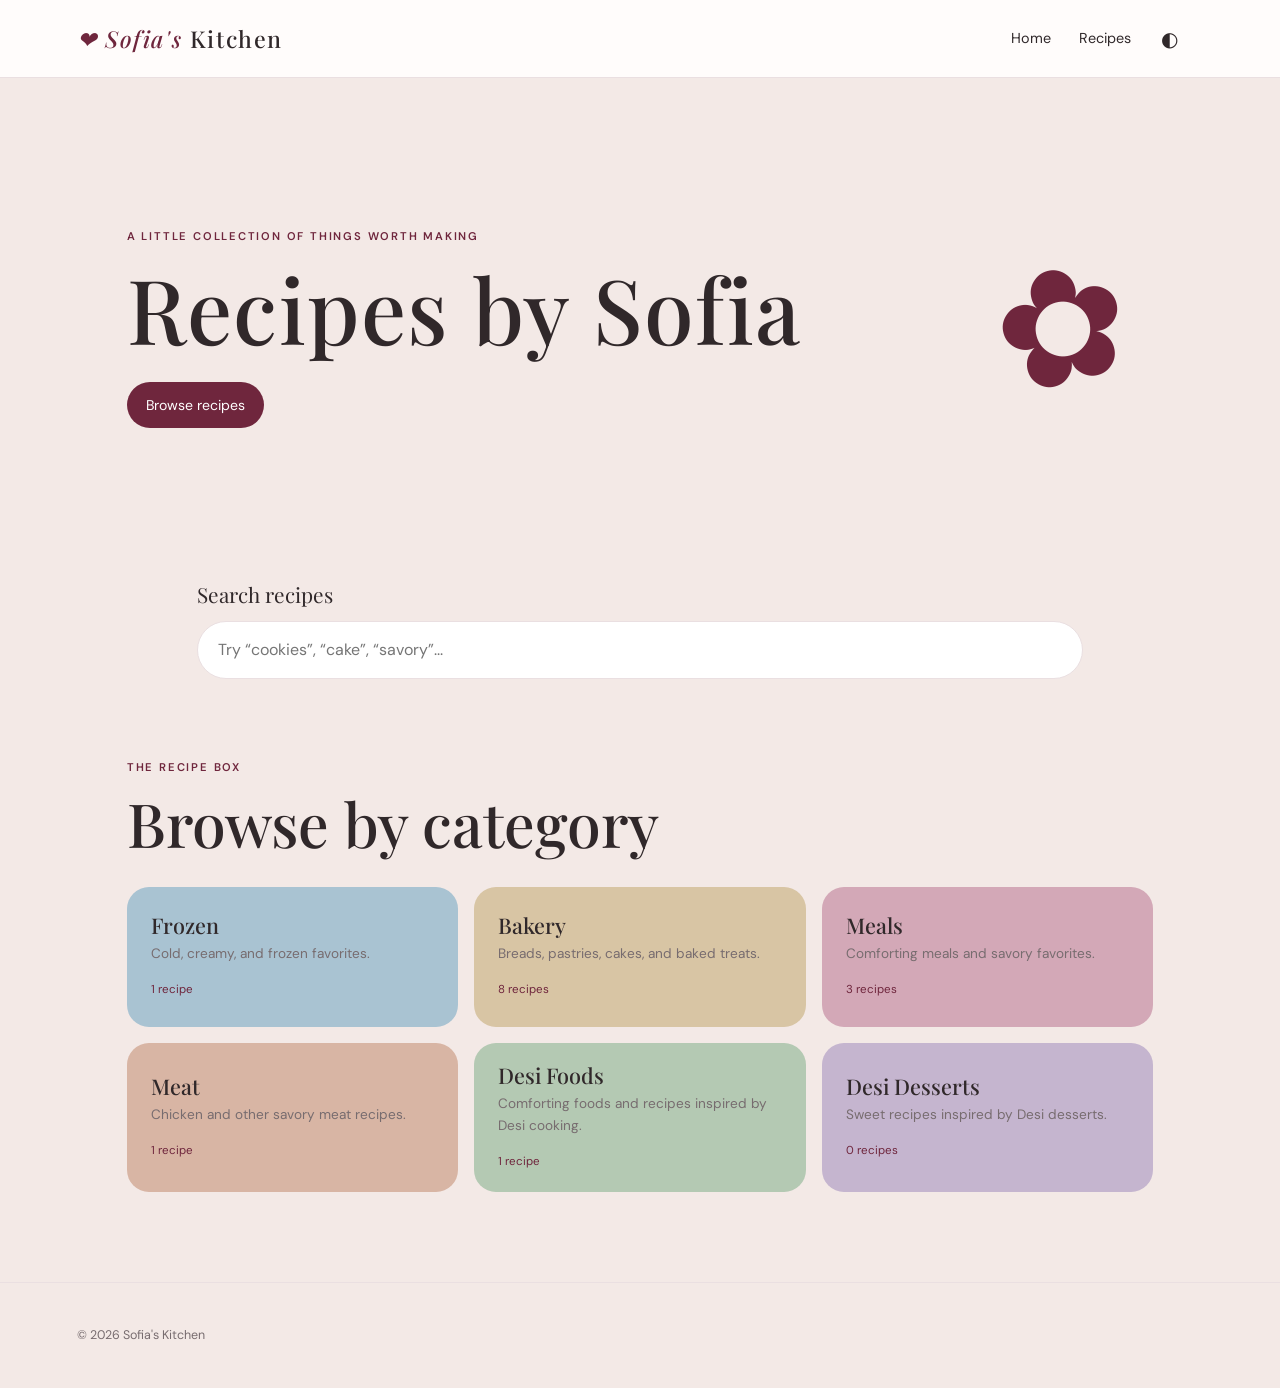
==== index.html @ fd8fcdd0 "save" ====
<!doctype html>
<html lang="en">

<head>
    <meta charset="utf-8">
    <meta name="viewport" content="width=device-width, initial-scale=1">

    <meta name="description" content="Sofia's recipe collection — simple, soft, and made to be shared.">

    <title>Sofia's Kitchen</title>

    <link rel="preconnect" href="https://fonts.googleapis.com">
    <link rel="preconnect" href="https://fonts.gstatic.com" crossorigin>

    <link
        href="https://fonts.googleapis.com/css2?family=DM+Sans:wght@400;500;600&family=Playfair+Display:wght@500;600&display=swap"
        rel="stylesheet">

    <link rel="stylesheet" href="styles.css">
</head>

<body>

    <header class="site-header">

        <a class="brand" href="index.html">
            <span>❤︎ Sofia's</span> Kitchen
        </a>

        <nav class="nav">
            <a href="index.html">Home</a>
            <a href="#categories">Recipes</a>
        </nav>

        <button class="theme-toggle" id="theme-toggle" aria-label="Toggle dark mode">
            ◐
        </button>

        <button class="menu-button" aria-label="Open menu" aria-expanded="false">
            ☰
        </button>

    </header>


    <main>

        <section class="hero">

            <div>

                <p class="eyebrow">
                    A little collection of things worth making
                </p>

                <h1>
                    Recipes by Sofia
                </h1>

                <a class="button" href="#categories">
                    Browse recipes
                </a>

            </div>

            <div class="hero-flower" aria-hidden="true">
                ✿
            </div>

        </section>


        <section class="search-wrap" aria-label="Search recipes">

            <label for="search">
                Search recipes
            </label>

            <input id="search" type="search" placeholder="Try “cookies”, “cake”, “savory”..." autocomplete="off">

        </section>


        <section id="categories" class="categories-section">

            <div class="section-heading">

                <p class="eyebrow">
                    The recipe box
                </p>

                <h2>
                    Browse by category
                </h2>

            </div>

            <div id="category-grid" class="category-grid"></div>

        </section>

    </main>


    <footer>

        <p>
            © <span id="year"></span> Sofia's Kitchen
        </p>

    </footer>


    <script src="recipes.js"></script>
    <script src="app.js"></script>

</body>

</html>
---- styles.css ----
:root {
    --burgundy: #6f263d;
    --burgundy-dark: #4e1a2a;

    --pink: #d9aeb9;
    --pink-light: #fff5f7;

    --blue: #a9c3d2;
    --blue-dark: #426276;

    --green: #b4c9b3;
    --lavender: #c5b5cf;
    --peach: #d8b5a4;
    --cream: #d8c5a4;
    --rose: #d3a8b7;

    --ink: #30282a;
    --muted: #776c6f;
    --line: #eadfe1;
    --white: #f3e9e6;
    --serif: "Playfair Display", Georgia, serif;
    --sans: "DM Sans", Arial, sans-serif;
}


/* =========================
   RESET
========================= */

* {
    box-sizing: border-box;
}

html {
    scroll-behavior: smooth;
}

body {
    margin: 0;
    background: var(--white);
    color: var(--ink);
    font-family: var(--sans);
    line-height: 1.6;

    transition:
        background-color 0.25s ease,
        color 0.25s ease;
}

a {
    color: inherit;
    text-decoration: none;
}


/* =========================
   HEADER
========================= */

.site-header {
    height: 78px;
    padding: 0 6vw;

    display: flex;
    align-items: center;

    border-bottom: 1px solid var(--line);
    background: rgba(255, 253, 252, 0.94);

    position: sticky;
    top: 0;
    z-index: 10;

    backdrop-filter: blur(12px);

    transition:
        background-color 0.25s ease,
        border-color 0.25s ease;
}

.brand {
    font-family: var(--serif);
    font-size: 1.45rem;
    font-weight: 500;
    letter-spacing: 0.1rem;
}

.brand span {
    color: var(--burgundy);
    font-style: italic;
}

.nav {
    display: flex;
    gap: 28px;

    font-size: 0.9rem;

    /* Moves Home + Recipes slightly to the right */
    margin-left: auto;
    margin-right: 25px;
}

.nav a:hover {
    color: var(--burgundy);
}


/* =========================
   DARK MODE TOGGLE
========================= */

.theme-toggle {
    border: 0;
    background: none;
    color: inherit;

    font-size: 1.25rem;
    cursor: pointer;

    padding: 5px;
    margin-right: 20px;

    line-height: 1;
}

.theme-toggle:hover {
    opacity: 0.7;
}


/* =========================
   MENU
========================= */

.menu-button {
    display: none;

    border: 0;
    background: none;
    color: inherit;

    font-size: 1.25rem;
    cursor: pointer;
}


/* =========================
   GENERAL
========================= */

.eyebrow {
    color: var(--burgundy);

    text-transform: uppercase;
    letter-spacing: 0.16em;

    font-size: 0.7rem;
    font-weight: 600;

    margin: 0 0 12px;
}

h1,
h2,
h3 {
    font-family: var(--serif);
    font-weight: 500;
    line-height: 1.12;
}


/* =========================
   HERO
========================= */

.hero {
    max-width: 1180px;
    margin: 0 auto;

    min-height: 500px;

    padding: 90px 6vw;

    display: grid;
    grid-template-columns: 1fr 180px;

    align-items: center;
}

.hero h1 {
    font-size: clamp(3.2rem, 7vw, 6rem);

    margin: 0 0 24px;

    letter-spacing: 0.08rem;
}

.hero-copy {
    max-width: 560px;

    color: var(--muted);

    font-size: 1.05rem;

    margin-bottom: 30px;
}


/* =========================
   BIG FLOWER ONLY
========================= */

.hero-flower {
    font-size: 10rem;
    color: var(--burgundy);
    opacity: 1;
    text-align: center;
    transform: rotate(-15deg);
}

/* =========================
   BUTTON
========================= */

.button {
    display: inline-block;

    padding: 12px 19px;

    border-radius: 999px;

    background: var(--burgundy);
    color: white;

    font-size: 0.88rem;
}

.button:hover {
    background: var(--burgundy-dark);
}


/* =========================
   SEARCH
========================= */

.search-wrap {
    max-width: 1040px;

    margin: 0 auto 80px;

    padding: 0 6vw;
}

.search-wrap label {
    display: block;

    font-family: var(--serif);

    font-size: 1.3rem;

    margin-bottom: 10px;
}

.search-wrap input {
    width: 100%;

    border: 1px solid var(--line);

    border-radius: 999px;

    padding: 15px 20px;

    font: inherit;

    outline: none;

    background: #fff;
    color: var(--ink);
}

.search-wrap input:focus {
    border-color: var(--burgundy);

    box-shadow:
        0 0 0 4px var(--pink-light);
}


/* =========================
   CATEGORIES
========================= */

.categories-section {
    max-width: 1180px;

    margin: 0 auto;

    padding: 0 6vw 90px;
}

.section-heading {
    margin-bottom: 30px;
}

.section-heading h2,
.category-title h1 {
    font-size: clamp(2.2rem, 5vw, 3.8rem);

    margin: 0;
}

.category-grid {
    display: grid;

    grid-template-columns: repeat(3, 1fr);

    gap: 16px;
}


/* =========================
   SHORTER CATEGORY BOXES
========================= */

.category-card {
    min-height: 140px;

    padding: 20px 24px;

    border-radius: 22px;

    display: flex;

    flex-direction: column;

    justify-content: center;

    transition:
        transform 0.2s ease,
        filter 0.2s ease;
}


/* =========================
   CATEGORY HOVER
========================= */

.category-card:hover {
    transform: translateY(-3px);

    filter: brightness(0.88);
}

.category-card h3 {
    font-size: 1.35rem;

    margin: 0 0 6px;
}

.category-card p {
    color: var(--muted);

    font-size: 0.85rem;

    margin: 0 0 10px;
}

.category-card small {
    color: var(--burgundy);

    font-size: 0.72rem;
}


/* =========================
   NO SMALL CATEGORY FLOWERS
========================= */

.category-symbol {
    display: none;
}


/* =========================
   CATEGORY COLORS
========================= */

.pink {
    background: var(--pink);
}

.burgundy {
    background: #c99aa8;
}

.blue {
    background: var(--blue);
}

.green {
    background: var(--green);
}

.lavender {
    background: var(--lavender);
}

.peach {
    background: var(--peach);
}

.cream {
    background: var(--cream);
}

.rose {
    background: var(--rose);
}


/* =========================
   FOOTER
========================= */

footer {
    padding: 30px 6vw;

    border-top: 1px solid var(--line);

    color: var(--muted);

    font-size: 0.78rem;
}


/* =========================
   PAGES
========================= */

.page {
    max-width: 1180px;

    margin: 0 auto;

    padding: 55px 6vw 90px;
}

.back {
    font-size: 0.8rem;

    color: var(--muted);

    display: inline-block;

    margin-bottom: 45px;
}

.back:hover {
    color: var(--burgundy);
}

.muted {
    color: var(--muted);

    max-width: 620px;
}


/* =========================
   RECIPE CARDS
========================= */

.recipe-grid,
.search-results {
    display: grid;

    grid-template-columns: repeat(3, 1fr);

    gap: 24px;
}

.recipe-card {
    border: 1px solid var(--line);

    border-radius: 20px;

    overflow: hidden;

    background: #fff;

    transition:
        transform 0.2s ease,
        box-shadow 0.2s ease,
        background-color 0.2s ease;
}

.recipe-card:hover {
    transform: translateY(-3px);

    box-shadow:
        0 12px 30px rgba(80, 35, 45, 0.07);
}

.card-body {
    padding: 24px 22px 26px;
}

.card-category {
    color: var(--burgundy);

    text-transform: uppercase;

    letter-spacing: 0.13em;

    font-size: 0.62rem;

    font-weight: 600;

    margin: 0 0 7px;
}

.card-body h3 {
    font-size: 1.4rem;

    margin: 0 0 8px;
}

.card-body p:not(.card-category) {
    color: var(--muted);

    font-size: 0.82rem;

    margin: 0;
}


/* =========================
   EMPTY STATES
========================= */

.empty,
.empty-state {
    color: var(--muted);

    padding: 30px 0;
}

.empty-state {
    text-align: center;

    padding: 90px 20px;
}

.empty-state span {
    color: var(--burgundy);

    font-size: 3rem;
}

.empty-state h2 {
    color: var(--ink);

    font-size: 2rem;
}


/* =========================
   RECIPE PAGE
========================= */

.recipe-top {
    width: 100%;

    display: block;

    margin-bottom: 85px;
}

.recipe-photo {
    display: none;
}

.recipe-intro {
    width: 100%;

    max-width: 1050px;
}

.recipe-intro h1 {
    font-size: clamp(3rem, 7vw, 6rem);

    margin: 0 0 24px;

    letter-spacing: -0.04em;

    max-width: 1050px;
}

.recipe-description {
    color: var(--muted);

    font-size: 1.05rem;

    max-width: 760px;

    margin: 0;
}

.recipe-meta {
    display: flex;

    gap: 28px;

    margin-top: 30px;
}

.recipe-meta span {
    display: flex;

    flex-direction: column;

    font-size: 0.88rem;

    color: var(--muted);
}

.recipe-meta b {
    color: var(--ink);

    font-size: 0.7rem;

    text-transform: uppercase;

    letter-spacing: 0.12em;

    margin-bottom: 3px;
}


/* =========================
   INGREDIENTS + INSTRUCTIONS
========================= */

.recipe-content {
    width: 100%;

    margin: 0 auto;

    display: grid;

    grid-template-columns: 0.8fr 1.2fr;

    gap: 70px;

    align-items: start;
}

.recipe-content h2 {
    font-size: 2rem;

    margin-top: 0;
}

.ingredients,
.instructions {
    padding-left: 22px;
}

.ingredients li {
    margin-bottom: 11px;
}

.instructions li {
    margin-bottom: 22px;

    padding-left: 6px;
}


/* =========================
   DARK MODE
========================= */

body.dark-mode {
    background: #000000;

    color: #ffffff;
}


/* =========================
   DARK MODE HEADER
========================= */

body.dark-mode .site-header {
    background: rgba(0, 0, 0, 0.94);

    border-bottom-color: #333333;
}

body.dark-mode .brand span {
    color: #ffffff;
}

body.dark-mode .nav a:hover {
    color: #ffffff;
}


/* =========================
   DARK MODE MAIN TEXT
========================= */

body.dark-mode .hero-copy,
body.dark-mode .muted,
body.dark-mode .recipe-description {
    color: #bbbbbb;
}

body.dark-mode .eyebrow {
    color: #ffffff;
}


/* =========================
   DARK MODE SEARCH
========================= */

body.dark-mode .search-wrap input {
    background: #111111;

    color: #ffffff;

    border-color: #333333;
}

body.dark-mode .search-wrap input::placeholder {
    color: #888888;
}


/* =========================
   DARK MODE RECIPE CARDS
========================= */

body.dark-mode .recipe-card {
    background: #111111;

    border-color: #333333;
}

body.dark-mode .recipe-card:hover {
    background: #000000;

    box-shadow:
        0 12px 30px rgba(255, 255, 255, 0.04);
}


/* =========================
   DARK MODE CATEGORY COLORS
========================= */

body.dark-mode .pink {
    background: #9e6978;
}

body.dark-mode .burgundy {
    background: #8e5d6b;
}

body.dark-mode .blue {
    background: #607f91;
}

body.dark-mode .green {
    background: #71876f;
}

body.dark-mode .lavender {
    background: #796b84;
}

body.dark-mode .peach {
    background: #8d6b5d;
}

body.dark-mode .cream {
    background: #8c7959;
}

body.dark-mode .rose {
    background: #916777;
}


/* =========================
   DARK MODE CATEGORY TEXT
========================= */

/* Category descriptions become WHITE */
body.dark-mode .category-card p {
    color: #ffffff;
}


/* Category hover becomes darker */
body.dark-mode .category-card:hover {
    filter: brightness(0.72);
}


/* =========================
   DARK MODE FOOTER
========================= */

body.dark-mode footer {
    background: #000000;

    border-top-color: #333333;

    color: #999999;
}


/* =========================
   MOBILE / TABLET
========================= */

@media (max-width: 850px) {

    .category-grid {
        grid-template-columns: repeat(2, 1fr);
    }

    .recipe-grid,
    .search-results {
        grid-template-columns: repeat(2, 1fr);
    }

    .recipe-content {
        grid-template-columns: 1fr;

        gap: 35px;
    }

    .recipe-top {
        margin-bottom: 55px;
    }
}


@media (max-width: 620px) {

    .site-header {
        height: 68px;
    }

    .nav {
        display: none;

        position: absolute;

        top: 68px;

        left: 0;

        right: 0;

        margin: 0;

        background: var(--white);

        border-bottom: 1px solid var(--line);

        padding: 20px 6vw;

        flex-direction: column;

        gap: 15px;
    }

    body.dark-mode .nav {
        background: #000000;

        border-bottom-color: #333333;
    }

    .nav.open {
        display: flex;
    }

    .menu-button {
        display: block;
    }

    .theme-toggle {
        margin-right: 12px;
    }

    .hero {
        min-height: 520px;

        grid-template-columns: 1fr;

        padding-top: 70px;
    }

    .hero-flower {
        display: none;
    }

    .category-grid,
    .recipe-grid,
    .search-results {
        grid-template-columns: 1fr;
    }

    .categories-section {
        padding-bottom: 65px;
    }

    .recipe-page {
        padding-top: 35px;
    }

    .recipe-intro h1 {
        font-size: clamp(2.8rem, 13vw, 4.5rem);
    }

    .recipe-description {
        font-size: 0.95rem;
    }

    .recipe-content {
        gap: 45px;
    }
}
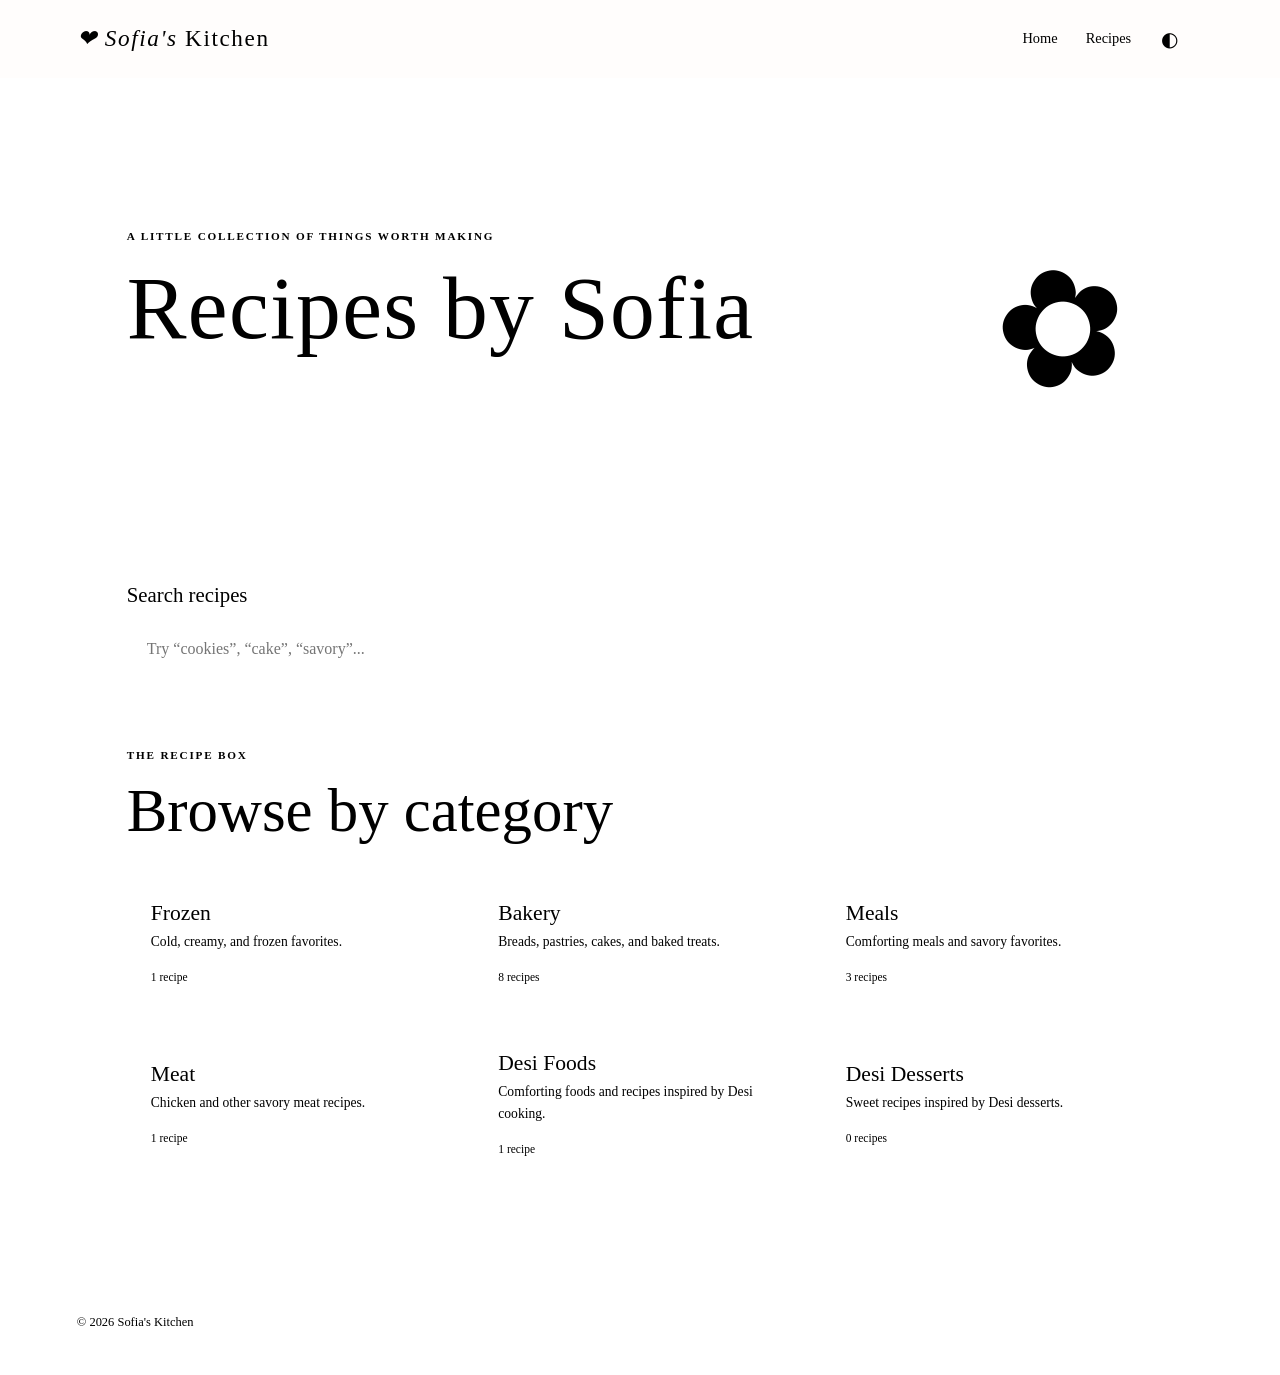
==== commit ad75dbb1: "save" ====
--- a/index.html
+++ b/index.html
@@ -2,6 +2,7 @@
 <html lang="en">
 
 <head>
+
     <meta charset="utf-8">
     <meta name="viewport" content="width=device-width, initial-scale=1">
 
@@ -17,6 +18,7 @@
         rel="stylesheet">
 
     <link rel="stylesheet" href="styles.css">
+
 </head>
 
 <body>
@@ -28,8 +30,15 @@
         </a>
 
         <nav class="nav">
-            <a href="index.html">Home</a>
-            <a href="#categories">Recipes</a>
+
+            <a href="index.html">
+                Home
+            </a>
+
+            <a href="#categories">
+                Recipes
+            </a>
+
         </nav>
 
         <button class="theme-toggle" id="theme-toggle" aria-label="Toggle dark mode">
@@ -78,6 +87,8 @@
 
             <input id="search" type="search" placeholder="Try “cookies”, “cake”, “savory”..." autocomplete="off">
 
+            <div id="search-results" class="search-results"></div>
+
         </section>
 
 
--- a/styles.css
+++ b/styles.css
@@ -1,19 +1,15 @@
-:root {
+```css:root {
     --burgundy: #6f263d;
     --burgundy-dark: #4e1a2a;
-
     --pink: #d9aeb9;
     --pink-light: #fff5f7;
-
     --blue: #a9c3d2;
     --blue-dark: #426276;
-
     --green: #b4c9b3;
     --lavender: #c5b5cf;
     --peach: #d8b5a4;
     --cream: #d8c5a4;
     --rose: #d3a8b7;
-
     --ink: #30282a;
     --muted: #776c6f;
     --line: #eadfe1;
@@ -41,7 +37,6 @@
     color: var(--ink);
     font-family: var(--sans);
     line-height: 1.6;
-
     transition:
         background-color 0.25s ease,
         color 0.25s ease;
@@ -60,19 +55,14 @@
 .site-header {
     height: 78px;
     padding: 0 6vw;
-
     display: flex;
     align-items: center;
-
     border-bottom: 1px solid var(--line);
     background: rgba(255, 253, 252, 0.94);
-
     position: sticky;
     top: 0;
     z-index: 10;
-
     backdrop-filter: blur(12px);
-
     transition:
         background-color 0.25s ease,
         border-color 0.25s ease;
@@ -93,7 +83,6 @@
 .nav {
     display: flex;
     gap: 28px;
-
     font-size: 0.9rem;
 
     /* Moves Home + Recipes slightly to the right */
@@ -114,13 +103,10 @@
     border: 0;
     background: none;
     color: inherit;
-
     font-size: 1.25rem;
     cursor: pointer;
-
     padding: 5px;
     margin-right: 20px;
-
     line-height: 1;
 }
 
@@ -135,11 +121,9 @@
 
 .menu-button {
     display: none;
-
     border: 0;
     background: none;
     color: inherit;
-
     font-size: 1.25rem;
     cursor: pointer;
 }
@@ -151,13 +135,10 @@
 
 .eyebrow {
     color: var(--burgundy);
-
     text-transform: uppercase;
     letter-spacing: 0.16em;
-
     font-size: 0.7rem;
     font-weight: 600;
-
     margin: 0 0 12px;
 }
 
@@ -177,32 +158,23 @@
 .hero {
     max-width: 1180px;
     margin: 0 auto;
-
     min-height: 500px;
-
     padding: 90px 6vw;
-
     display: grid;
     grid-template-columns: 1fr 180px;
-
     align-items: center;
 }
 
 .hero h1 {
     font-size: clamp(3.2rem, 7vw, 6rem);
-
     margin: 0 0 24px;
-
     letter-spacing: 0.08rem;
 }
 
 .hero-copy {
     max-width: 560px;
-
     color: var(--muted);
-
     font-size: 1.05rem;
-
     margin-bottom: 30px;
 }
 
@@ -219,20 +191,17 @@
     transform: rotate(-15deg);
 }
 
+
 /* =========================
    BUTTON
 ========================= */
 
 .button {
     display: inline-block;
-
     padding: 12px 19px;
-
     border-radius: 999px;
-
     background: var(--burgundy);
     color: white;
-
     font-size: 0.88rem;
 }
 
@@ -245,58 +214,62 @@
    SEARCH
 ========================= */
 
+/* 
+   Search can now be used on the home page,
+   category pages, and recipe pages.
+*/
+
 .search-wrap {
-    max-width: 1040px;
-
-    margin: 0 auto 80px;
-
+    width: 100%;
+    max-width: 1180px;
+    margin: 0 auto 70px;
     padding: 0 6vw;
 }
 
 .search-wrap label {
     display: block;
-
     font-family: var(--serif);
-
     font-size: 1.3rem;
-
     margin-bottom: 10px;
 }
 
 .search-wrap input {
     width: 100%;
-
     border: 1px solid var(--line);
-
     border-radius: 999px;
-
     padding: 15px 20px;
-
     font: inherit;
-
     outline: none;
-
     background: #fff;
     color: var(--ink);
 }
 
 .search-wrap input:focus {
     border-color: var(--burgundy);
-
     box-shadow:
         0 0 0 4px var(--pink-light);
 }
 
 
 /* =========================
+   SEARCH RESULTS
+========================= */
+
+.search-results {
+    width: 100%;
+    display: grid;
+    grid-template-columns: repeat(4, minmax(0, 1fr));
+    gap: 20px;
+}
+
+
+/* =========================
    CATEGORIES
 ========================= */
 
 .categories-section {
     max-width: 1180px;
-
     margin: 0 auto;
-
     padding: 0 6vw 90px;
 }
 
@@ -307,15 +280,12 @@
 .section-heading h2,
 .category-title h1 {
     font-size: clamp(2.2rem, 5vw, 3.8rem);
-
     margin: 0;
 }
 
 .category-grid {
     display: grid;
-
     grid-template-columns: repeat(3, 1fr);
-
     gap: 16px;
 }
 
@@ -326,17 +296,11 @@
 
 .category-card {
     min-height: 140px;
-
     padding: 20px 24px;
-
     border-radius: 22px;
-
     display: flex;
-
     flex-direction: column;
-
     justify-content: center;
-
     transition:
         transform 0.2s ease,
         filter 0.2s ease;
@@ -349,27 +313,22 @@
 
 .category-card:hover {
     transform: translateY(-3px);
-
     filter: brightness(0.88);
 }
 
 .category-card h3 {
     font-size: 1.35rem;
-
     margin: 0 0 6px;
 }
 
 .category-card p {
     color: var(--muted);
-
     font-size: 0.85rem;
-
     margin: 0 0 10px;
 }
 
 .category-card small {
     color: var(--burgundy);
-
     font-size: 0.72rem;
 }
 
@@ -426,11 +385,8 @@
 
 footer {
     padding: 30px 6vw;
-
     border-top: 1px solid var(--line);
-
     color: var(--muted);
-
     font-size: 0.78rem;
 }
 
@@ -441,19 +397,14 @@
 
 .page {
     max-width: 1180px;
-
     margin: 0 auto;
-
     padding: 55px 6vw 90px;
 }
 
 .back {
     font-size: 0.8rem;
-
     color: var(--muted);
-
     display: inline-block;
-
     margin-bottom: 45px;
 }
 
@@ -463,7 +414,6 @@
 
 .muted {
     color: var(--muted);
-
     max-width: 620px;
 }
 
@@ -472,24 +422,18 @@
    RECIPE CARDS
 ========================= */
 
-.recipe-grid,
-.search-results {
+.recipe-grid {
     display: grid;
-
-    grid-template-columns: repeat(3, 1fr);
-
-    gap: 24px;
+    grid-template-columns: repeat(4, minmax(0, 1fr));
+    gap: 20px;
 }
 
 .recipe-card {
     border: 1px solid var(--line);
-
     border-radius: 20px;
-
     overflow: hidden;
-
     background: #fff;
-
+    min-width: 0;
     transition:
         transform 0.2s ease,
         box-shadow 0.2s ease,
@@ -498,7 +442,6 @@
 
 .recipe-card:hover {
     transform: translateY(-3px);
-
     box-shadow:
         0 12px 30px rgba(80, 35, 45, 0.07);
 }
@@ -509,29 +452,21 @@
 
 .card-category {
     color: var(--burgundy);
-
     text-transform: uppercase;
-
     letter-spacing: 0.13em;
-
     font-size: 0.62rem;
-
     font-weight: 600;
-
     margin: 0 0 7px;
 }
 
 .card-body h3 {
     font-size: 1.4rem;
-
     margin: 0 0 8px;
 }
 
 .card-body p:not(.card-category) {
     color: var(--muted);
-
     font-size: 0.82rem;
-
     margin: 0;
 }
 
@@ -543,25 +478,21 @@
 .empty,
 .empty-state {
     color: var(--muted);
-
     padding: 30px 0;
 }
 
 .empty-state {
     text-align: center;
-
     padding: 90px 20px;
 }
 
 .empty-state span {
     color: var(--burgundy);
-
     font-size: 3rem;
 }
 
 .empty-state h2 {
     color: var(--ink);
-
     font-size: 2rem;
 }
 
@@ -572,9 +503,7 @@
 
 .recipe-top {
     width: 100%;
-
     display: block;
-
     margin-bottom: 85px;
 }
 
@@ -584,57 +513,41 @@
 
 .recipe-intro {
     width: 100%;
-
     max-width: 1050px;
 }
 
 .recipe-intro h1 {
     font-size: clamp(3rem, 7vw, 6rem);
-
     margin: 0 0 24px;
-
     letter-spacing: -0.04em;
-
     max-width: 1050px;
 }
 
 .recipe-description {
     color: var(--muted);
-
     font-size: 1.05rem;
-
     max-width: 760px;
-
     margin: 0;
 }
 
 .recipe-meta {
     display: flex;
-
     gap: 28px;
-
     margin-top: 30px;
 }
 
 .recipe-meta span {
     display: flex;
-
     flex-direction: column;
-
     font-size: 0.88rem;
-
     color: var(--muted);
 }
 
 .recipe-meta b {
     color: var(--ink);
-
     font-size: 0.7rem;
-
     text-transform: uppercase;
-
     letter-spacing: 0.12em;
-
     margin-bottom: 3px;
 }
 
@@ -645,21 +558,15 @@
 
 .recipe-content {
     width: 100%;
-
     margin: 0 auto;
-
     display: grid;
-
     grid-template-columns: 0.8fr 1.2fr;
-
     gap: 70px;
-
     align-items: start;
 }
 
 .recipe-content h2 {
     font-size: 2rem;
-
     margin-top: 0;
 }
 
@@ -674,7 +581,6 @@
 
 .instructions li {
     margin-bottom: 22px;
-
     padding-left: 6px;
 }
 
@@ -685,7 +591,6 @@
 
 body.dark-mode {
     background: #000000;
-
     color: #ffffff;
 }
 
@@ -696,7 +601,6 @@
 
 body.dark-mode .site-header {
     background: rgba(0, 0, 0, 0.94);
-
     border-bottom-color: #333333;
 }
 
@@ -730,9 +634,7 @@
 
 body.dark-mode .search-wrap input {
     background: #111111;
-
     color: #ffffff;
-
     border-color: #333333;
 }
 
@@ -747,13 +649,11 @@
 
 body.dark-mode .recipe-card {
     background: #111111;
-
     border-color: #333333;
 }
 
 body.dark-mode .recipe-card:hover {
     background: #000000;
-
     box-shadow:
         0 12px 30px rgba(255, 255, 255, 0.04);
 }
@@ -801,12 +701,14 @@
 ========================= */
 
 /* Category descriptions become WHITE */
+
 body.dark-mode .category-card p {
     color: #ffffff;
 }
 
 
 /* Category hover becomes darker */
+
 body.dark-mode .category-card:hover {
     filter: brightness(0.72);
 }
@@ -818,9 +720,7 @@
 
 body.dark-mode footer {
     background: #000000;
-
     border-top-color: #333333;
-
     color: #999999;
 }
 
@@ -828,6 +728,15 @@
 /* =========================
    MOBILE / TABLET
 ========================= */
+
+@media (max-width: 1000px) {
+
+    .recipe-grid,
+    .search-results {
+        grid-template-columns: repeat(3, minmax(0, 1fr));
+    }
+}
+
 
 @media (max-width: 850px) {
 
@@ -837,12 +746,11 @@
 
     .recipe-grid,
     .search-results {
-        grid-template-columns: repeat(2, 1fr);
+        grid-template-columns: repeat(2, minmax(0, 1fr));
     }
 
     .recipe-content {
         grid-template-columns: 1fr;
-
         gap: 35px;
     }
 
@@ -860,31 +768,20 @@
 
     .nav {
         display: none;
-
         position: absolute;
-
         top: 68px;
-
         left: 0;
-
         right: 0;
-
         margin: 0;
-
         background: var(--white);
-
         border-bottom: 1px solid var(--line);
-
         padding: 20px 6vw;
-
         flex-direction: column;
-
         gap: 15px;
     }
 
     body.dark-mode .nav {
         background: #000000;
-
         border-bottom-color: #333333;
     }
 
@@ -902,9 +799,7 @@
 
     .hero {
         min-height: 520px;
-
         grid-template-columns: 1fr;
-
         padding-top: 70px;
     }
 
@@ -922,6 +817,10 @@
         padding-bottom: 65px;
     }
 
+    .search-wrap {
+        margin-bottom: 55px;
+    }
+
     .recipe-page {
         padding-top: 35px;
     }
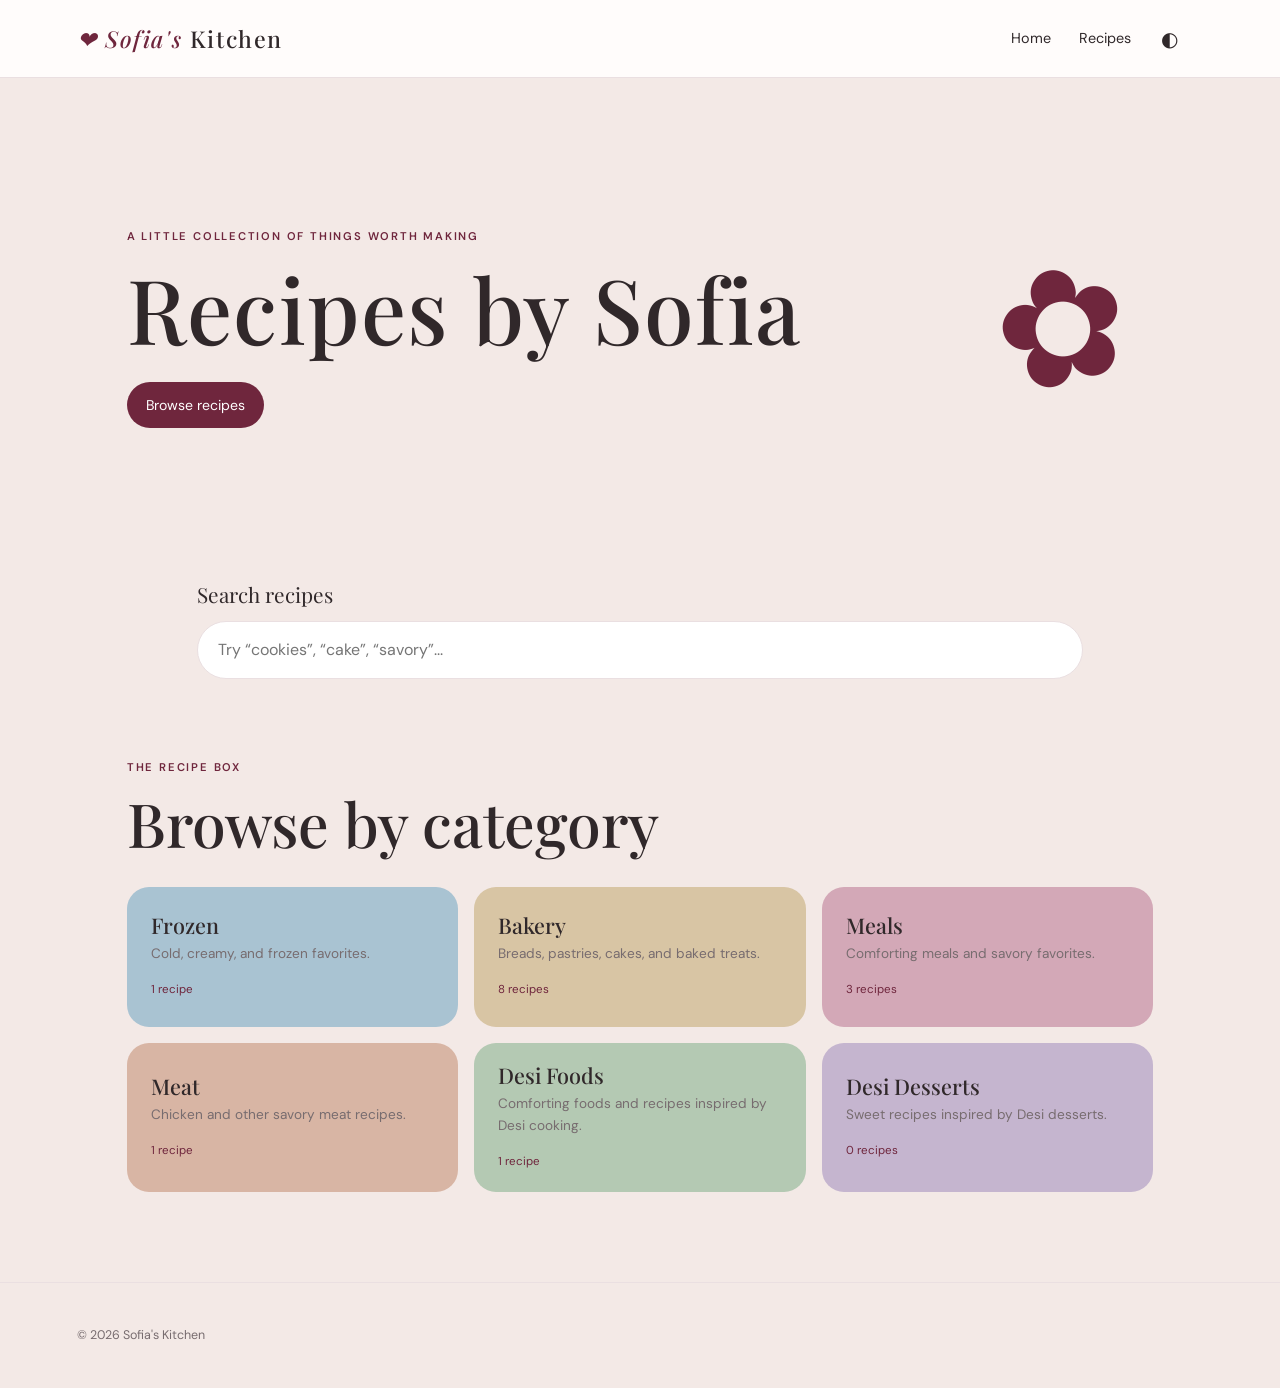
==== commit 7bc3d8d8: "save" ====
--- a/index.html
+++ b/index.html
@@ -92,9 +92,9 @@
         </section>
 
 
-        <section id="categories" class="categories-section">
+        <section class="categories-section">
 
-            <div class="section-heading">
+            <div id="categories" class="section-heading">
 
                 <p class="eyebrow">
                     The recipe box
--- a/styles.css
+++ b/styles.css
@@ -1,15 +1,19 @@
-```css:root {
+:root {
     --burgundy: #6f263d;
     --burgundy-dark: #4e1a2a;
-    --pink: #d9aeb9;
+
+     --pink: #d9aeb9;
     --pink-light: #fff5f7;
+
     --blue: #a9c3d2;
     --blue-dark: #426276;
+
     --green: #b4c9b3;
     --lavender: #c5b5cf;
     --peach: #d8b5a4;
     --cream: #d8c5a4;
     --rose: #d3a8b7;
+
     --ink: #30282a;
     --muted: #776c6f;
     --line: #eadfe1;
@@ -18,9 +22,8 @@
     --sans: "DM Sans", Arial, sans-serif;
 }
 
-
-/* =========================
-   RESET
+/* =========================
+RESET
 ========================= */
 
 * {
@@ -37,9 +40,11 @@
     color: var(--ink);
     font-family: var(--sans);
     line-height: 1.6;
-    transition:
+
+     transition:
         background-color 0.25s ease,
         color 0.25s ease;
+    
 }
 
 a {
@@ -47,25 +52,30 @@
     text-decoration: none;
 }
 
-
-/* =========================
-   HEADER
+/* =========================
+HEADER
 ========================= */
 
 .site-header {
     height: 78px;
     padding: 0 6vw;
-    display: flex;
+
+     display: flex;
     align-items: center;
+
     border-bottom: 1px solid var(--line);
     background: rgba(255, 253, 252, 0.94);
+
     position: sticky;
     top: 0;
     z-index: 10;
+
     backdrop-filter: blur(12px);
+
     transition:
         background-color 0.25s ease,
         border-color 0.25s ease;
+    
 }
 
 .brand {
@@ -83,63 +93,72 @@
 .nav {
     display: flex;
     gap: 28px;
-    font-size: 0.9rem;
+
+     font-size: 0.9rem;
 
     /* Moves Home + Recipes slightly to the right */
     margin-left: auto;
     margin-right: 25px;
+    
 }
 
 .nav a:hover {
     color: var(--burgundy);
 }
 
-
-/* =========================
-   DARK MODE TOGGLE
+/* =========================
+DARK MODE TOGGLE
 ========================= */
 
 .theme-toggle {
     border: 0;
     background: none;
     color: inherit;
-    font-size: 1.25rem;
+
+     font-size: 1.25rem;
     cursor: pointer;
+
     padding: 5px;
     margin-right: 20px;
+
     line-height: 1;
+    
 }
 
 .theme-toggle:hover {
     opacity: 0.7;
 }
 
-
-/* =========================
-   MENU
+/* =========================
+MENU
 ========================= */
 
 .menu-button {
     display: none;
+
     border: 0;
     background: none;
     color: inherit;
+
     font-size: 1.25rem;
     cursor: pointer;
 }
 
-
-/* =========================
-   GENERAL
+/* =========================
+GENERAL
 ========================= */
 
 .eyebrow {
     color: var(--burgundy);
-    text-transform: uppercase;
+
+     text-transform: uppercase;
     letter-spacing: 0.16em;
+
     font-size: 0.7rem;
     font-weight: 600;
+
     margin: 0 0 12px;
+    
 }
 
 h1,
@@ -150,37 +169,47 @@
     line-height: 1.12;
 }
 
-
-/* =========================
-   HERO
+/* =========================
+HERO
 ========================= */
 
 .hero {
     max-width: 1180px;
     margin: 0 auto;
-    min-height: 500px;
+
+     min-height: 500px;
+
     padding: 90px 6vw;
+
     display: grid;
     grid-template-columns: 1fr 180px;
+
     align-items: center;
+    
 }
 
 .hero h1 {
     font-size: clamp(3.2rem, 7vw, 6rem);
-    margin: 0 0 24px;
+
+     margin: 0 0 24px;
+
     letter-spacing: 0.08rem;
+    
 }
 
 .hero-copy {
     max-width: 560px;
-    color: var(--muted);
+
+     color: var(--muted);
+
     font-size: 1.05rem;
+
     margin-bottom: 30px;
-}
-
-
-/* =========================
-   BIG FLOWER ONLY
+    
+}
+
+/* =========================
+BIG FLOWER ONLY
 ========================= */
 
 .hero-flower {
@@ -191,86 +220,89 @@
     transform: rotate(-15deg);
 }
 
-
-/* =========================
-   BUTTON
+/* =========================
+BUTTON
 ========================= */
 
 .button {
     display: inline-block;
-    padding: 12px 19px;
+
+     padding: 12px 19px;
+
     border-radius: 999px;
+
     background: var(--burgundy);
     color: white;
+
     font-size: 0.88rem;
+    
 }
 
 .button:hover {
     background: var(--burgundy-dark);
 }
 
-
-/* =========================
-   SEARCH
-========================= */
-
-/* 
-   Search can now be used on the home page,
-   category pages, and recipe pages.
-*/
+/* =========================
+SEARCH
+========================= */
 
 .search-wrap {
-    width: 100%;
-    max-width: 1180px;
-    margin: 0 auto 70px;
+    max-width: 1040px;
+
+     margin: 0 auto 80px;
+
     padding: 0 6vw;
+    
 }
 
 .search-wrap label {
     display: block;
-    font-family: var(--serif);
+
+     font-family: var(--serif);
+
     font-size: 1.3rem;
+
     margin-bottom: 10px;
+    
 }
 
 .search-wrap input {
     width: 100%;
-    border: 1px solid var(--line);
+
+     border: 1px solid var(--line);
+
     border-radius: 999px;
+
     padding: 15px 20px;
+
     font: inherit;
+
     outline: none;
+
     background: #fff;
     color: var(--ink);
+    
 }
 
 .search-wrap input:focus {
     border-color: var(--burgundy);
-    box-shadow:
+
+     box-shadow:
         0 0 0 4px var(--pink-light);
-}
-
-
-/* =========================
-   SEARCH RESULTS
-========================= */
-
-.search-results {
-    width: 100%;
-    display: grid;
-    grid-template-columns: repeat(4, minmax(0, 1fr));
-    gap: 20px;
-}
-
-
-/* =========================
-   CATEGORIES
+    
+}
+
+/* =========================
+CATEGORIES
 ========================= */
 
 .categories-section {
     max-width: 1180px;
-    margin: 0 auto;
+
+     margin: 0 auto;
+
     padding: 0 6vw 90px;
+    
 }
 
 .section-heading {
@@ -280,70 +312,85 @@
 .section-heading h2,
 .category-title h1 {
     font-size: clamp(2.2rem, 5vw, 3.8rem);
-    margin: 0;
+
+     margin: 0;
+   
 }
 
 .category-grid {
     display: grid;
+
     grid-template-columns: repeat(3, 1fr);
+
     gap: 16px;
-}
-
-
-/* =========================
-   SHORTER CATEGORY BOXES
+    
+}
+
+/* =========================
+SHORTER CATEGORY BOXES
 ========================= */
 
 .category-card {
     min-height: 140px;
-    padding: 20px 24px;
+
+     padding: 20px 24px;
+
     border-radius: 22px;
+
     display: flex;
+
     flex-direction: column;
+
     justify-content: center;
+
     transition:
         transform 0.2s ease,
         filter 0.2s ease;
-}
-
-
-/* =========================
-   CATEGORY HOVER
+   
+}
+
+/* =========================
+CATEGORY HOVER
 ========================= */
 
 .category-card:hover {
     transform: translateY(-3px);
-    filter: brightness(0.88);
+
+  filter: brightness(0.88);
+  
 }
 
 .category-card h3 {
     font-size: 1.35rem;
-    margin: 0 0 6px;
+margin: 0 0 6px;
+ 
 }
 
 .category-card p {
     color: var(--muted);
-    font-size: 0.85rem;
+
+font-size: 0.85rem;
+
     margin: 0 0 10px;
+
 }
 
 .category-card small {
     color: var(--burgundy);
-    font-size: 0.72rem;
-}
-
-
-/* =========================
-   NO SMALL CATEGORY FLOWERS
+font-size: 0.72rem;
+
+}
+
+/* =========================
+NO SMALL CATEGORY FLOWERS
 ========================= */
 
 .category-symbol {
     display: none;
 }
 
-
-/* =========================
-   CATEGORY COLORS
+/* =========================
+CATEGORY COLORS
 ========================= */
 
 .pink {
@@ -378,34 +425,43 @@
     background: var(--rose);
 }
 
-
-/* =========================
-   FOOTER
+/* =========================
+FOOTER
 ========================= */
 
 footer {
     padding: 30px 6vw;
+
     border-top: 1px solid var(--line);
+
     color: var(--muted);
+
     font-size: 0.78rem;
-}
-
-
-/* =========================
-   PAGES
+
+}
+
+/* =========================
+PAGES
 ========================= */
 
 .page {
     max-width: 1180px;
-    margin: 0 auto;
+
+margin: 0 auto;
+
     padding: 55px 6vw 90px;
+
 }
 
 .back {
     font-size: 0.8rem;
-    color: var(--muted);
+
+color: var(--muted);
+
     display: inline-block;
+
     margin-bottom: 45px;
+
 }
 
 .back:hover {
@@ -414,36 +470,44 @@
 
 .muted {
     color: var(--muted);
-    max-width: 620px;
-}
-
-
-/* =========================
-   RECIPE CARDS
-========================= */
-
-.recipe-grid {
+
+ max-width: 620px;
+
+}
+
+/* =========================
+RECIPE CARDS
+========================= */
+
+.recipe-grid,
+.search-results {
     display: grid;
-    grid-template-columns: repeat(4, minmax(0, 1fr));
+    grid-template-columns: repeat(4, 1fr);
     gap: 20px;
 }
 
 .recipe-card {
     border: 1px solid var(--line);
-    border-radius: 20px;
+
+border-radius: 20px;
+
     overflow: hidden;
+
     background: #fff;
-    min-width: 0;
+
     transition:
         transform 0.2s ease,
         box-shadow 0.2s ease,
         background-color 0.2s ease;
+
 }
 
 .recipe-card:hover {
     transform: translateY(-3px);
-    box-shadow:
+
+box-shadow:
         0 12px 30px rgba(80, 35, 45, 0.07);
+
 }
 
 .card-body {
@@ -452,59 +516,79 @@
 
 .card-category {
     color: var(--burgundy);
-    text-transform: uppercase;
+
+text-transform: uppercase;
+
     letter-spacing: 0.13em;
+
     font-size: 0.62rem;
+
     font-weight: 600;
+
     margin: 0 0 7px;
+
 }
 
 .card-body h3 {
     font-size: 1.4rem;
-    margin: 0 0 8px;
+
+margin: 0 0 8px;
+
 }
 
 .card-body p:not(.card-category) {
     color: var(--muted);
-    font-size: 0.82rem;
+
+font-size: 0.82rem;
+
     margin: 0;
-}
-
-
-/* =========================
-   EMPTY STATES
+
+}
+
+/* =========================
+EMPTY STATES
 ========================= */
 
 .empty,
 .empty-state {
     color: var(--muted);
-    padding: 30px 0;
+
+padding: 30px 0;
+
 }
 
 .empty-state {
     text-align: center;
-    padding: 90px 20px;
+
+padding: 90px 20px;
+
 }
 
 .empty-state span {
     color: var(--burgundy);
-    font-size: 3rem;
+
+font-size: 3rem;
+
 }
 
 .empty-state h2 {
     color: var(--ink);
-    font-size: 2rem;
-}
-
-
-/* =========================
-   RECIPE PAGE
+
+font-size: 2rem;
+
+}
+
+/* =========================
+RECIPE PAGE
 ========================= */
 
 .recipe-top {
     width: 100%;
-    display: block;
+
+display: block;
+
     margin-bottom: 85px;
+
 }
 
 .recipe-photo {
@@ -513,61 +597,81 @@
 
 .recipe-intro {
     width: 100%;
-    max-width: 1050px;
+ max-width: 1050px;
+
 }
 
 .recipe-intro h1 {
     font-size: clamp(3rem, 7vw, 6rem);
-    margin: 0 0 24px;
+margin: 0 0 24px;
+
     letter-spacing: -0.04em;
+
     max-width: 1050px;
+ 
 }
 
 .recipe-description {
     color: var(--muted);
-    font-size: 1.05rem;
+font-size: 1.05rem;
+
     max-width: 760px;
+
     margin: 0;
+ 
 }
 
 .recipe-meta {
     display: flex;
-    gap: 28px;
+gap: 28px;
+
     margin-top: 30px;
+
 }
 
 .recipe-meta span {
     display: flex;
-    flex-direction: column;
+flex-direction: column;
+
     font-size: 0.88rem;
+
     color: var(--muted);
+
 }
 
 .recipe-meta b {
     color: var(--ink);
-    font-size: 0.7rem;
+
+font-size: 0.7rem;
+
     text-transform: uppercase;
+
     letter-spacing: 0.12em;
+
     margin-bottom: 3px;
-}
-
-
-/* =========================
-   INGREDIENTS + INSTRUCTIONS
+
+}
+
+/* =========================
+INGREDIENTS + INSTRUCTIONS
 ========================= */
 
 .recipe-content {
     width: 100%;
-    margin: 0 auto;
+margin: 0 auto;
+
     display: grid;
+
     grid-template-columns: 0.8fr 1.2fr;
+
     gap: 70px;
+
     align-items: start;
 }
 
 .recipe-content h2 {
     font-size: 2rem;
-    margin-top: 0;
+margin-top: 0;
 }
 
 .ingredients,
@@ -581,40 +685,37 @@
 
 .instructions li {
     margin-bottom: 22px;
-    padding-left: 6px;
-}
-
-
-/* =========================
-   DARK MODE
+padding-left: 6px;
+}
+
+/* =========================
+DARK MODE
 ========================= */
 
 body.dark-mode {
     background: #000000;
-    color: #ffffff;
-}
-
-
-/* =========================
-   DARK MODE HEADER
+color: #ffffff;
+}
+
+/* =========================
+DARK MODE HEADER
 ========================= */
 
 body.dark-mode .site-header {
     background: rgba(0, 0, 0, 0.94);
-    border-bottom-color: #333333;
+border-bottom-color: #333333;
 }
 
 body.dark-mode .brand span {
-    color: #ffffff;
+    color: var(--burgundy);
 }
 
 body.dark-mode .nav a:hover {
-    color: #ffffff;
-}
-
-
-/* =========================
-   DARK MODE MAIN TEXT
+    color: var(--burgundy);
+}
+
+/* =========================
+DARK MODE MAIN TEXT
 ========================= */
 
 body.dark-mode .hero-copy,
@@ -624,17 +725,21 @@
 }
 
 body.dark-mode .eyebrow {
-    color: #ffffff;
-}
-
-
-/* =========================
-   DARK MODE SEARCH
+    color: var(--burgundy);
+}
+
+body.dark-mode .card-category {
+    color: var(--burgundy);
+}
+
+/* =========================
+DARK MODE SEARCH
 ========================= */
 
 body.dark-mode .search-wrap input {
     background: #111111;
-    color: #ffffff;
+ color: #ffffff;
+
     border-color: #333333;
 }
 
@@ -642,146 +747,155 @@
     color: #888888;
 }
 
-
-/* =========================
-   DARK MODE RECIPE CARDS
+/* =========================
+DARK MODE RECIPE CARDS
 ========================= */
 
 body.dark-mode .recipe-card {
     background: #111111;
-    border-color: #333333;
+border-color: #333333;
 }
 
 body.dark-mode .recipe-card:hover {
     background: #000000;
-    box-shadow:
+box-shadow:
         0 12px 30px rgba(255, 255, 255, 0.04);
 }
 
-
-/* =========================
-   DARK MODE CATEGORY COLORS
+/* =========================
+DARK MODE CATEGORY COLORS
 ========================= */
 
 body.dark-mode .pink {
-    background: #9e6978;
+    background: #6f3f4d;
 }
 
 body.dark-mode .burgundy {
-    background: #8e5d6b;
+    background: #653746;
 }
 
 body.dark-mode .blue {
-    background: #607f91;
+    background: #3f5968;
 }
 
 body.dark-mode .green {
-    background: #71876f;
+    background: #40543f;
 }
 
 body.dark-mode .lavender {
-    background: #796b84;
+    background: #51465a;
 }
 
 body.dark-mode .peach {
-    background: #8d6b5d;
+    background: #60483e;
 }
 
 body.dark-mode .cream {
-    background: #8c7959;
+    background: #5c4d35;
 }
 
 body.dark-mode .rose {
-    background: #916777;
-}
-
-
-/* =========================
-   DARK MODE CATEGORY TEXT
-========================= */
-
-/* Category descriptions become WHITE */
-
+    background: #5f404d;
+}
+
+/* =========================
+DARK MODE CATEGORY TEXT
+========================= */
+
+/* Category descriptions */
 body.dark-mode .category-card p {
-    color: #ffffff;
-}
-
-
-/* Category hover becomes darker */
+    color: #c8bec1;
+}
+
+/* Category recipe count */
+body.dark-mode .category-card small {
+    color: #d9aeb9;
+}
+
+/* Category titles */
+body.dark-mode .category-card h3 {
+    color: #f3e9e6;
+}
+
+/* =========================
+DARK MODE CATEGORY HOVER
+========================= */
 
 body.dark-mode .category-card:hover {
-    filter: brightness(0.72);
-}
-
-
-/* =========================
-   DARK MODE FOOTER
+    filter: brightness(1.15);
+}
+
+/* =========================
+DARK MODE FOOTER
 ========================= */
 
 body.dark-mode footer {
     background: #000000;
-    border-top-color: #333333;
+ border-top-color: #333333;
+
     color: #999999;
-}
-
-
-/* =========================
-   MOBILE / TABLET
-========================= */
-
-@media (max-width: 1000px) {
+    
+}
+
+/* =========================
+MOBILE / TABLET
+========================= */
+
+@media (max-width: 850px) {
+
+    .category-grid {
+        grid-template-columns: repeat(2, 1fr);
+    }
 
     .recipe-grid,
     .search-results {
-        grid-template-columns: repeat(3, minmax(0, 1fr));
-    }
-}
-
-
-@media (max-width: 850px) {
-
-    .category-grid {
         grid-template-columns: repeat(2, 1fr);
-    }
-
-    .recipe-grid,
-    .search-results {
-        grid-template-columns: repeat(2, minmax(0, 1fr));
     }
 
     .recipe-content {
         grid-template-columns: 1fr;
+
         gap: 35px;
     }
 
     .recipe-top {
         margin-bottom: 55px;
     }
-}
-
+
+}
 
 @media (max-width: 620px) {
-
-    .site-header {
+ .site-header {
         height: 68px;
     }
 
     .nav {
         display: none;
+
         position: absolute;
+
         top: 68px;
+
         left: 0;
+
         right: 0;
+
         margin: 0;
+
         background: var(--white);
+
         border-bottom: 1px solid var(--line);
+
         padding: 20px 6vw;
+
         flex-direction: column;
+
         gap: 15px;
     }
 
     body.dark-mode .nav {
         background: #000000;
+
         border-bottom-color: #333333;
     }
 
@@ -799,7 +913,9 @@
 
     .hero {
         min-height: 520px;
+
         grid-template-columns: 1fr;
+
         padding-top: 70px;
     }
 
@@ -817,10 +933,6 @@
         padding-bottom: 65px;
     }
 
-    .search-wrap {
-        margin-bottom: 55px;
-    }
-
     .recipe-page {
         padding-top: 35px;
     }
@@ -836,4 +948,5 @@
     .recipe-content {
         gap: 45px;
     }
+
 }
